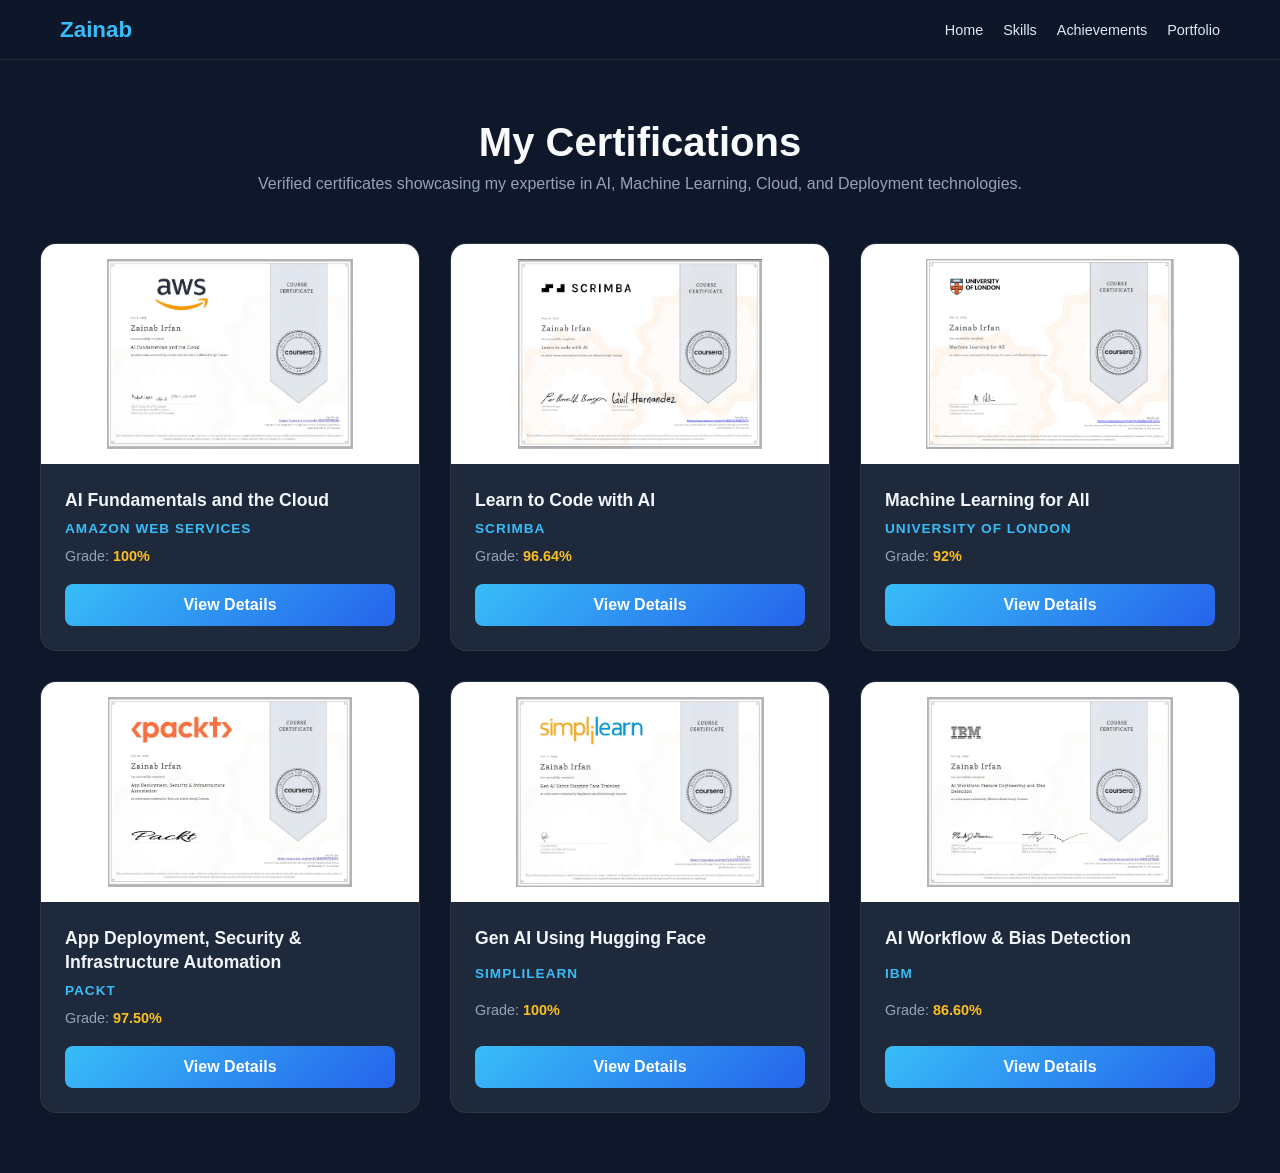
==== certifications.html @ 51ca658d "Added certifications section, resume, and updated site pages" ====
<!DOCTYPE html>
<html lang="en">
<head>
  <meta charset="UTF-8">
  <title>Certificates | Zainab</title>
  <meta name="viewport" content="width=device-width, initial-scale=1.0">
  <link rel="stylesheet" href="certifications.css">
</head>
<body>

<nav class="navbar">
  <div class="nav-container">
    <a href="index.html" class="logo">Zainab</a>
    <ul class="nav-links">
      <li><a href="./index.html">Home</a></li>
      <li><a href="./skills.html">Skills</a></li>
      <li><a href="./certifications.html">Achievements</a></li>
      <li><a href="./portfolio.html">Portfolio</a></li>
      
    </ul>
  </div>
</nav>

<section class="certificates-page section-padding">
  <div class="certificates-header">
    <h1>My Certifications</h1>
    <p>Verified certificates showcasing my expertise in AI, Machine Learning, Cloud, and Deployment technologies.</p>
  </div>

  

  <div class="certificates-grid">
    
    <div class="certificate-card ai">
      <div class="certificate-image">
        <img src="certificates/awss.png" alt="AI Fundamentals Certificate">
      </div>
      <div class="certificate-content">
        <h3>AI Fundamentals and the Cloud</h3>
        <p class="issuer">Amazon Web Services</p>
        <p class="grade">Grade: <strong>100%</strong></p>
        <a href="https://coursera.org/share/c3325a93f913f65a14e8a719d95cf2ef" target="_blank" class="view-btn">View Details</a>
      </div>
    </div>

    <div class="certificate-card ai">
      <div class="certificate-image">
        <img src="certificates/scrimba.png" alt="Scrimba Logo">
      </div>
      <div class="certificate-content">
        <h3>Learn to Code with AI</h3>
        <p class="issuer">Scrimba</p>
        <p class="grade">Grade: <strong>96.64%</strong></p>
        <a href="https://coursera.org/share/dd3a716283547f1038f5f0aa59929a67" target="_blank" class="view-btn">View Details</a>
      </div>
    </div>

    <div class="certificate-card ml">
      <div class="certificate-image">
        <img src="certificates/university of london.png" alt="University of London Logo">
      </div>
      <div class="certificate-content">
        <h3>Machine Learning for All</h3>
        <p class="issuer">University of London</p>
        <p class="grade">Grade: <strong>92%</strong></p>
        <a href="https://coursera.org/share/0a11acf6c4567202114b044118fc49b8" target="_blank" class="view-btn">View Details</a>
      </div>
    </div>

    <div class="certificate-card cloud">
      <div class="certificate-image">
        <img src="certificates/packt.png" alt="Packt Logo">
      </div>
      <div class="certificate-content">
        <h3>App Deployment, Security & Infrastructure Automation</h3>
        <p class="issuer">Packt</p>
        <p class="grade">Grade: <strong>97.50%</strong></p>
        <a href="https://coursera.org/share/18e51fbe1c600fa4c2ecbd816aa68316" target="_blank" class="view-btn">View Details</a>
      </div>
    </div>

    <div class="certificate-card ai">
      <div class="certificate-image">
        <img src="certificates/simplilearn.png" alt="Simplilearn Logo">
      </div>
      <div class="certificate-content">
        <h3>Gen AI Using Hugging Face</h3>
        <p class="issuer">Simplilearn</p>
        <p class="grade">Grade: <strong>100%</strong></p>
        <a href="https://coursera.org/share/221a537ae64e97c6ec046ec180b5bcac" target="_blank" class="view-btn">View Details</a>
      </div>
    </div>

    <div class="certificate-card ai ml">
      <div class="certificate-image">
        <img src="certificates/ibm.png" alt="IBM Logo">
      </div>
      <div class="certificate-content">
        <h3>AI Workflow & Bias Detection</h3>
        <p class="issuer">IBM</p>
        <p class="grade">Grade: <strong>86.60%</strong></p>
        <a href="https://coursera.org/share/87aad3994b1b626f6d05106a5fa98d6c" target="_blank" class="view-btn">View Details</a>
      </div>
    </div>

  </div>
</section>

<script src="certificationss.js"></script>
</body>
</html>
---- certifications.css ----
* {
  margin: 0;
  padding: 0;
  box-sizing: border-box;
}

body {
  overflow-x: hidden;
  background-color: #0f172a;
  font-family: 'Inter', sans-serif; /* Recommended clean font */
}

/* ===== NAVBAR ===== */
.navbar {
  position: fixed;
  top: 0;
  width: 100%;              
  height: 60px;
  background: rgba(15, 23, 42, 0.9);
  backdrop-filter: blur(8px);
  z-index: 1000;
  display: flex;
  align-items: center;
  border-bottom: 1px solid rgba(255, 255, 255, 0.1);
}

.nav-container {
  max-width: 1200px;
  width: 100%;
  margin: 0 auto;
  padding: 0 20px;
  display: flex;
  justify-content: space-between;
  align-items: center;
}

.logo {
  font-size: 1.4rem;
  font-weight: 700;
  color: #38bdf8;
  text-decoration: none;
}

.nav-links {
  list-style: none;
  display: flex;
  gap: 20px;
}

.nav-links li a {
  color: #e2e8f0;
  text-decoration: none;
  font-size: 0.9rem;
  transition: 0.3s;
}

.nav-links a.active { color: #38bdf8; }

/* ===== PAGE LAYOUT ===== */
.certificates-page {
  padding: 120px 20px 60px;
  min-height: 100vh;
}

.certificates-header {
  text-align: center;
  margin-bottom: 50px;
}

.certificates-header h1 {
  font-size: 2.5rem;
  color: #f8fafc;
  margin-bottom: 10px;
}

.certificates-header p {
  color: #94a3b8;
}

/* ===== GRID SYSTEM (FIXES MOBILE) ===== */
.certificates-grid {
  display: grid;
  /* Adjusts columns automatically based on screen width */
  grid-template-columns: repeat(auto-fill, minmax(300px, 1fr)); 
  gap: 30px;
  max-width: 1200px;
  margin: 0 auto;
}

/* ===== CARD STYLING ===== */
.certificate-card {
  background: #1e293b;
  border-radius: 16px;
  overflow: hidden;
  display: flex;
  flex-direction: column;
  transition: transform 0.3s ease, box-shadow 0.3s ease;
  border: 1px solid rgba(255, 255, 255, 0.05);
}

.certificate-card:hover {
  transform: translateY(-8px);
  box-shadow: 0 20px 40px rgba(0, 0, 0, 0.4);
}

/* Fix for mobile "Zoom/Box Shadow" issue */
.certificate-image {
  width: 100%;
  height: 220px; /* Set a consistent height */
  background: #fff;
  display: flex;
  align-items: center;
  justify-content: center;
  overflow: hidden;
}

.certificate-image img {
  width: 100%;
  height: 100%;
  object-fit: contain; /* Ensures the whole certificate is visible */
  padding: 15px;
  transition: transform 0.5s ease;
}

.certificate-card:hover .certificate-image img {
  transform: scale(1.08);
}

.certificate-content {
  padding: 24px;
  flex-grow: 1;
  display: flex;
  flex-direction: column;
  justify-content: space-between;
  text-align: left;
}

.certificate-content h3 {
  font-size: 1.1rem;
  color: #f1f5f9;
  margin-bottom: 8px;
  line-height: 1.4;
}

.issuer {
  color: #38bdf8;
  font-size: 0.85rem;
  font-weight: 600;
  text-transform: uppercase;
  letter-spacing: 1px;
}

.grade {
  margin: 12px 0 20px;
  color: #94a3b8;
  font-size: 0.9rem;
}

.grade strong {
  color: #fbbf24; /* Gold color for grade */
}

/* ===== BUTTON STYLING ===== */
.view-btn {
  display: block;
  width: 100%;
  text-align: center;
  padding: 12px;
  background: linear-gradient(135deg, #38bdf8, #2563eb);
  color: #ffffff;
  border-radius: 8px;
  font-weight: 600;
  text-decoration: none;
  transition: 0.3s;
}

.view-btn:hover {
  filter: brightness(1.1);
  box-shadow: 0 4px 15px rgba(56, 189, 248, 0.3);
}




/* Responsive adjustments */
@media (max-width: 600px) {
  .certificates-grid {
    grid-template-columns: 1fr; /* Force single column on mobile */
  }
  
  .certificates-header h1 {
    font-size: 2rem;
  }
}
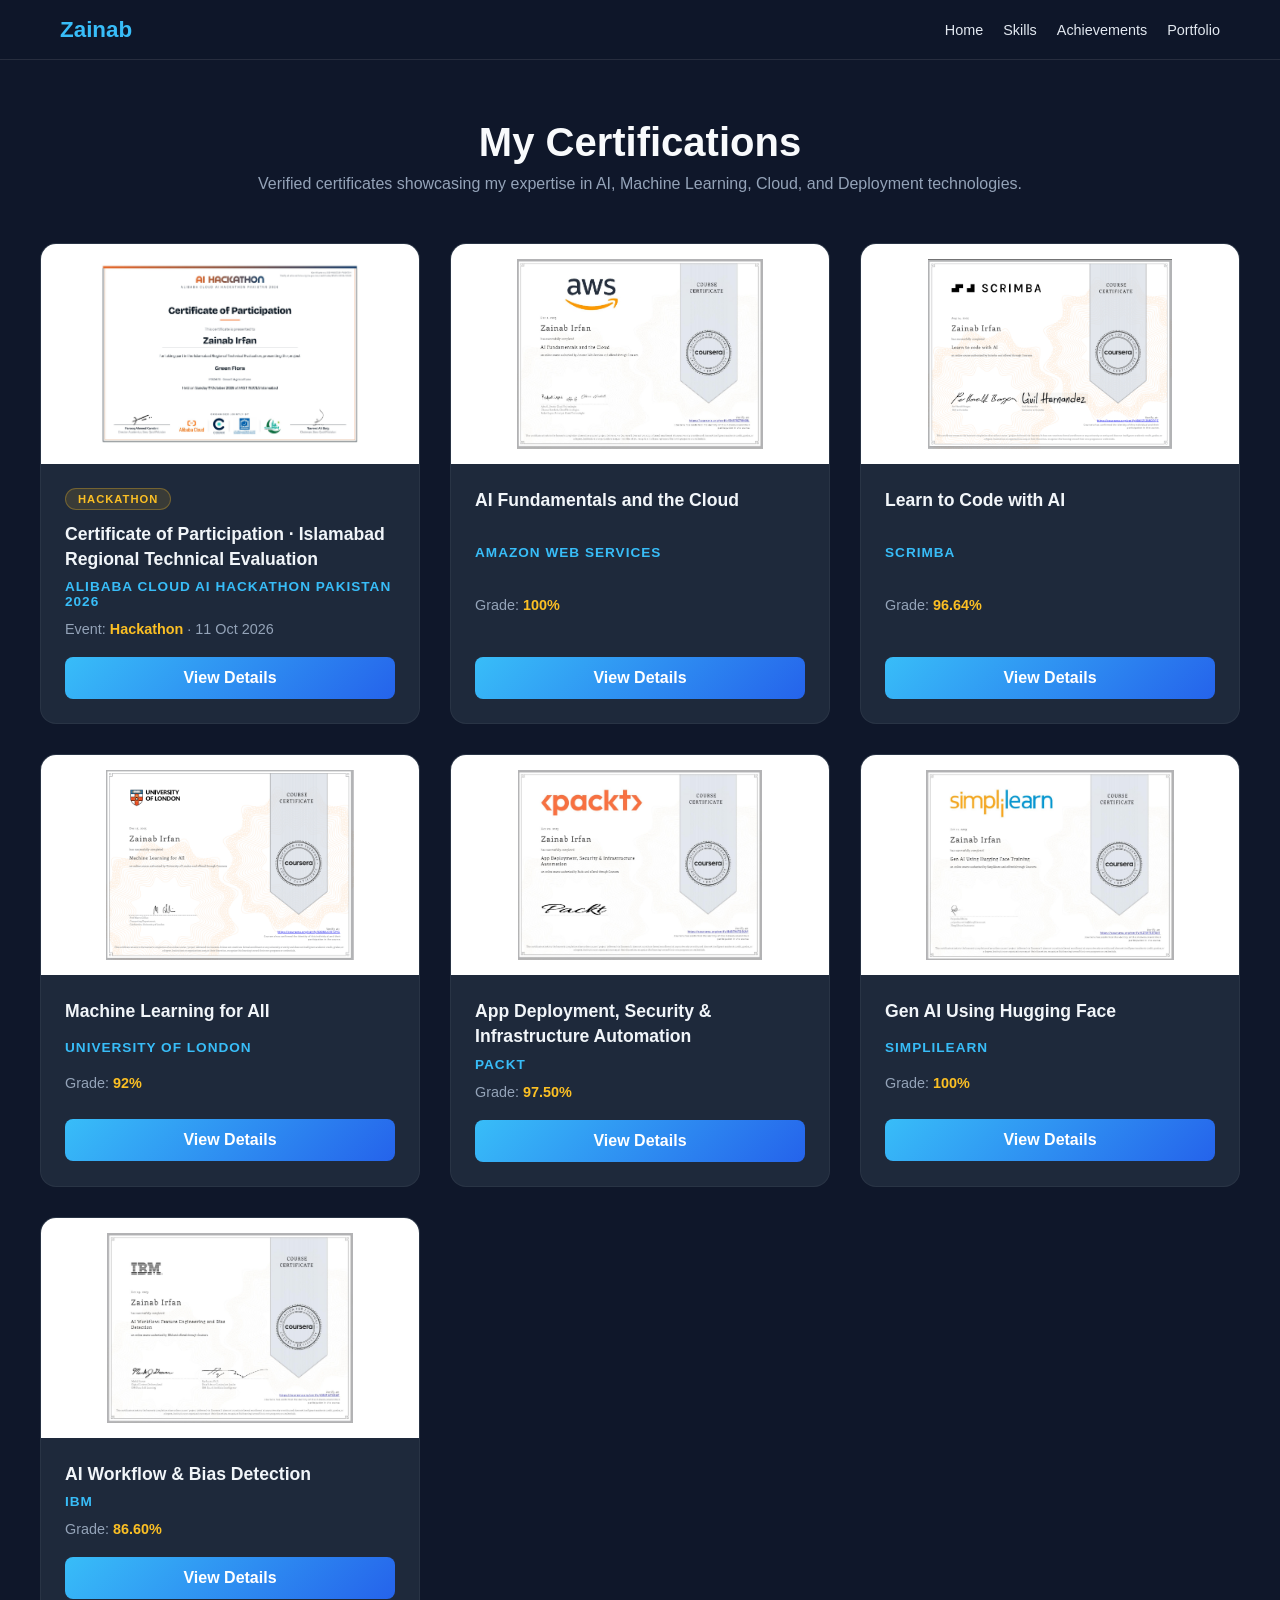
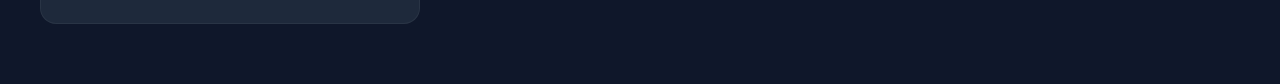
==== commit 7172dbf2: "Added a new certification" ====
--- a/certifications.html
+++ b/certifications.html
@@ -30,6 +30,20 @@
   
 
   <div class="certificates-grid">
+
+    <!-- NEW: Alibaba Cloud AI Hackathon -->
+    <div class="certificate-card ai">
+      <div class="certificate-image">
+        <img src="certificates/AI-Hackathon-Certificate.png" alt="Alibaba Cloud AI Hackathon Pakistan 2026 Certificate of Participation" loading="lazy">
+      </div>
+      <div class="certificate-content">
+        <span class="badge">Hackathon</span>
+        <h3>Certificate of Participation · Islamabad Regional Technical Evaluation</h3>
+        <p class="issuer">Alibaba Cloud AI Hackathon Pakistan 2026</p>
+        <p class="grade">Event: <strong>Hackathon</strong> · 11 Oct 2026</p>
+        <a href="https://aihackathon.cognix-pk.com/certificate/BNZ3-QS34-VEM2" target="_blank" rel="noopener" class="view-btn">View Details</a>
+      </div>
+    </div>
     
     <div class="certificate-card ai">
       <div class="certificate-image">
--- a/certifications.css
+++ b/certifications.css
@@ -158,6 +158,22 @@
 
 .grade strong {
   color: #fbbf24; /* Gold color for grade */
+}
+
+/* ===== BADGE (e.g. Hackathon tag) ===== */
+.badge {
+  display: inline-block;
+  width: fit-content;
+  margin-bottom: 12px;
+  padding: 4px 12px;
+  font-size: 0.7rem;
+  font-weight: 600;
+  letter-spacing: 1px;
+  text-transform: uppercase;
+  color: #fbbf24;
+  background: rgba(251, 191, 36, 0.12);
+  border: 1px solid rgba(251, 191, 36, 0.3);
+  border-radius: 999px;
 }
 
 /* ===== BUTTON STYLING ===== */
